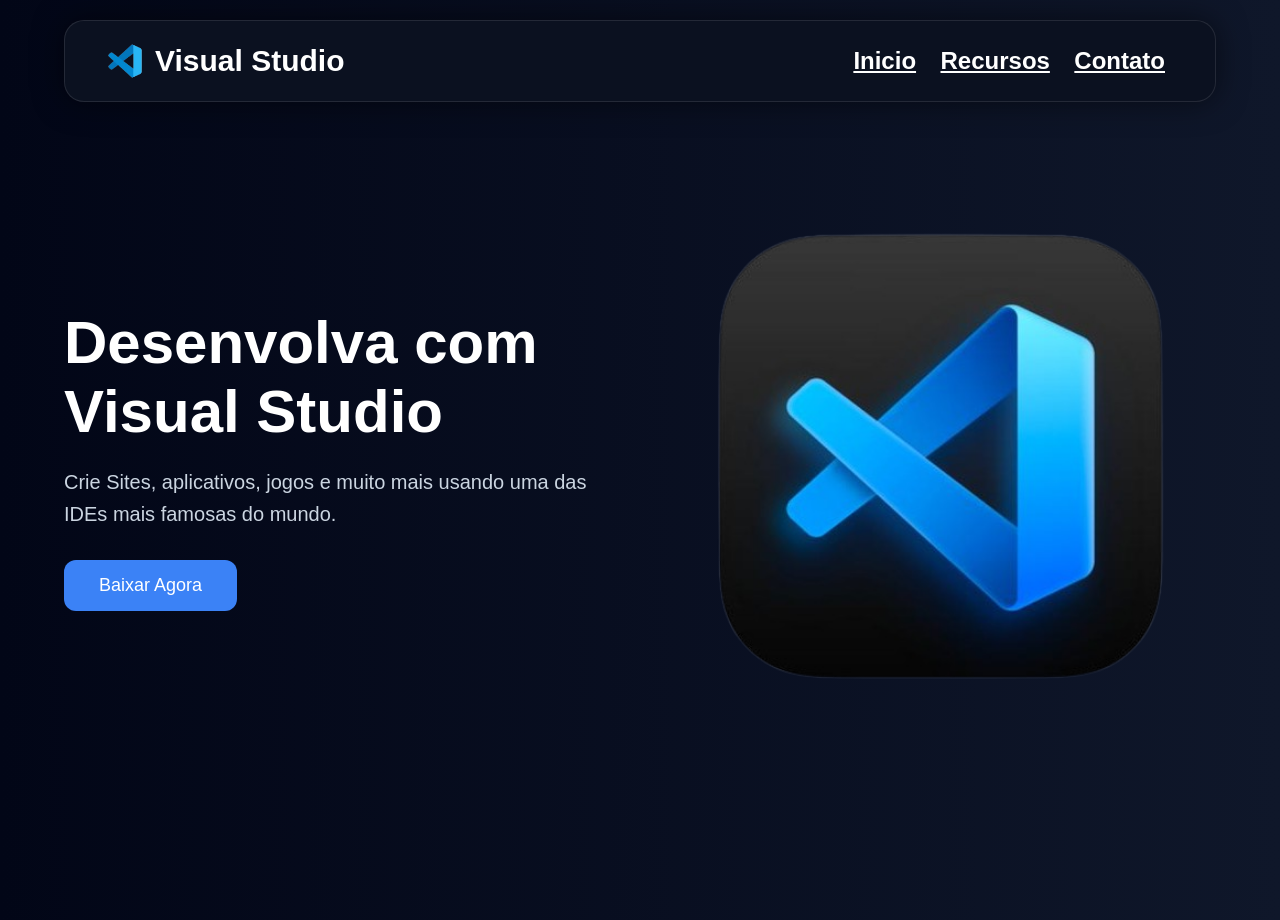
==== index.html @ da5ff8f3 "primeiro commit" ====
<!DOCTYPE html>
<html>
    <head>
        <link rel="stylesheet" href="css/estiloGeral.css">
        <title>Visual Studio</title>
        <meta charset="UTF-8">
        <meta name="viewport" content="width=device-width, inicial-scale=1.0">
    </head>
    <body>
        
        <header>
            <div class="logo">
                <img src="images/download__4_-removebg-preview.png" alt="logo Visual Studio">
                <h1>Visual Studio</h1>
            </div>
            
            <nav id="nav">
                <a href="">Inicio</a>
                <a href="">Recursos</a>
                <a href="">Contato</a>
            </nav>
        </header>
        <section class="Inicio">
            <div class="texto">
                <h2>Desenvolva com Visual Studio</h2>
                <p>
                    Crie Sites, aplicativos, jogos e muito mais
                    usando uma das IDEs mais famosas do mundo.    
                </p>
                <button id="botao">Baixar Agora</button>
            </div>
            
                <div class="imagem">
                    <img src="images/nLCcjv7mc0QB5ac_k-SyA5cJJQGXaYALQtGzmLx5ca_qP60s6m-sSAPxBiM9UW1c4PIwEUBtKnqf_dM9PlsSuWfUgTZYXqUnwBrZlGrsfjsPqu0K5GMIEZoCGQ2OUgtpHbR92khCPfIJ6pWam3n4ImF6oS5TelGyiDDm4jwzt4w-removebg-preview.png" alt="">
                </div>
        </section>
    <script src="script.js"></script>
    </body>
</html>
---- css/estiloGeral.css ----
* {
    margin: 0;
    padding: 0;
    box-sizing: border-box;
    font-family: Arial;
}

body {
background:linear-gradient(to right, #020617, #0f172a);

    min-height:100vh;
}

header {
    width:90%;
    margin:20px auto;
    background:#0b1120;
    display:flex;
    justify-content:space-between;
    align-items:center;
    padding:20px 40px;
    border-radius:20px;
    border:1px solid rgba(255,255,255,0.1);
    box-shadow:0 0 30px rgba(0,0,0,0.5);
    position: fixed top center;
}

.logo {
    display: flex;
    align-items: center;
    gap: 10px
}

.logo img {
    width: 40px;
}

.logo h1 {
   color:white;
    font-size:30px;
    font-weight:bold;
}

#nav a {
    color:white;
    font-size:24px;
    font-weight:bold;
    margin: 10px; 
}

#nav a:hover{
    color: #3b82f6;
}

.Inicio {
    width:90%;
    margin: 80px auto;
    display: flex;
    justify-content: space-between;
    align-items: center;
    gap: 50px;
}

.texto {
    width: 50%;
}

.texto h2{
    font-size: 60px;
    color:white;
    margin-bottom: 20px;
}

.texto p {
    font-size: 20px;
    color: #cbd5e1;
    line-height: 1.6;
    margin-bottom: 30px;
}

.texto button {
     padding:15px 35px;

    border:none;
    border-radius:12px;

    background:#3b82f6;

    color:white;
    font-size:18px;

    cursor:pointer;

    transition: 0.3s;
}

.imagem {
    width:50%;
}

.imagem img{
    width: 100%;
    border: 20px;
    
}

@media (max-width:768px){

    .inicio{
        flex-direction:column;

        text-align:center;
    }

    .texto,
    .imagem{
        width:100%;
    }

    .texto h2{
        font-size:40px;
    }

}
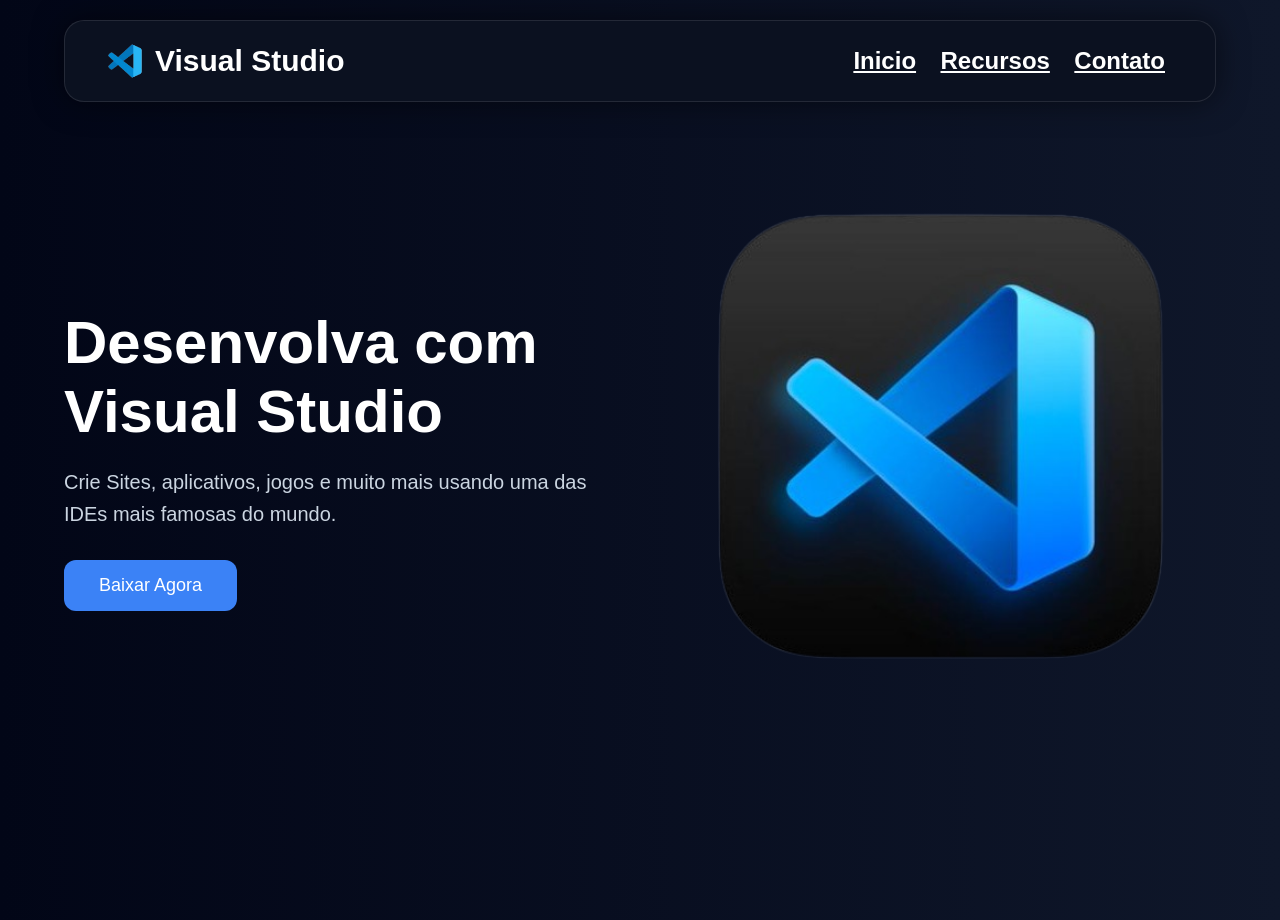
==== commit f7bd3a8e: "mudei26/05" ====
--- a/index.html
+++ b/index.html
@@ -31,7 +31,7 @@
             </div>
             
                 <div class="imagem">
-                    <img src="images/nLCcjv7mc0QB5ac_k-SyA5cJJQGXaYALQtGzmLx5ca_qP60s6m-sSAPxBiM9UW1c4PIwEUBtKnqf_dM9PlsSuWfUgTZYXqUnwBrZlGrsfjsPqu0K5GMIEZoCGQ2OUgtpHbR92khCPfIJ6pWam3n4ImF6oS5TelGyiDDm4jwzt4w-removebg-preview.png" alt="">
+                    <img id="VsCODE" src="images/nLCcjv7mc0QB5ac_k-SyA5cJJQGXaYALQtGzmLx5ca_qP60s6m-sSAPxBiM9UW1c4PIwEUBtKnqf_dM9PlsSuWfUgTZYXqUnwBrZlGrsfjsPqu0K5GMIEZoCGQ2OUgtpHbR92khCPfIJ6pWam3n4ImF6oS5TelGyiDDm4jwzt4w-removebg-preview.png" alt="">
                 </div>
         </section>
     <script src="script.js"></script>
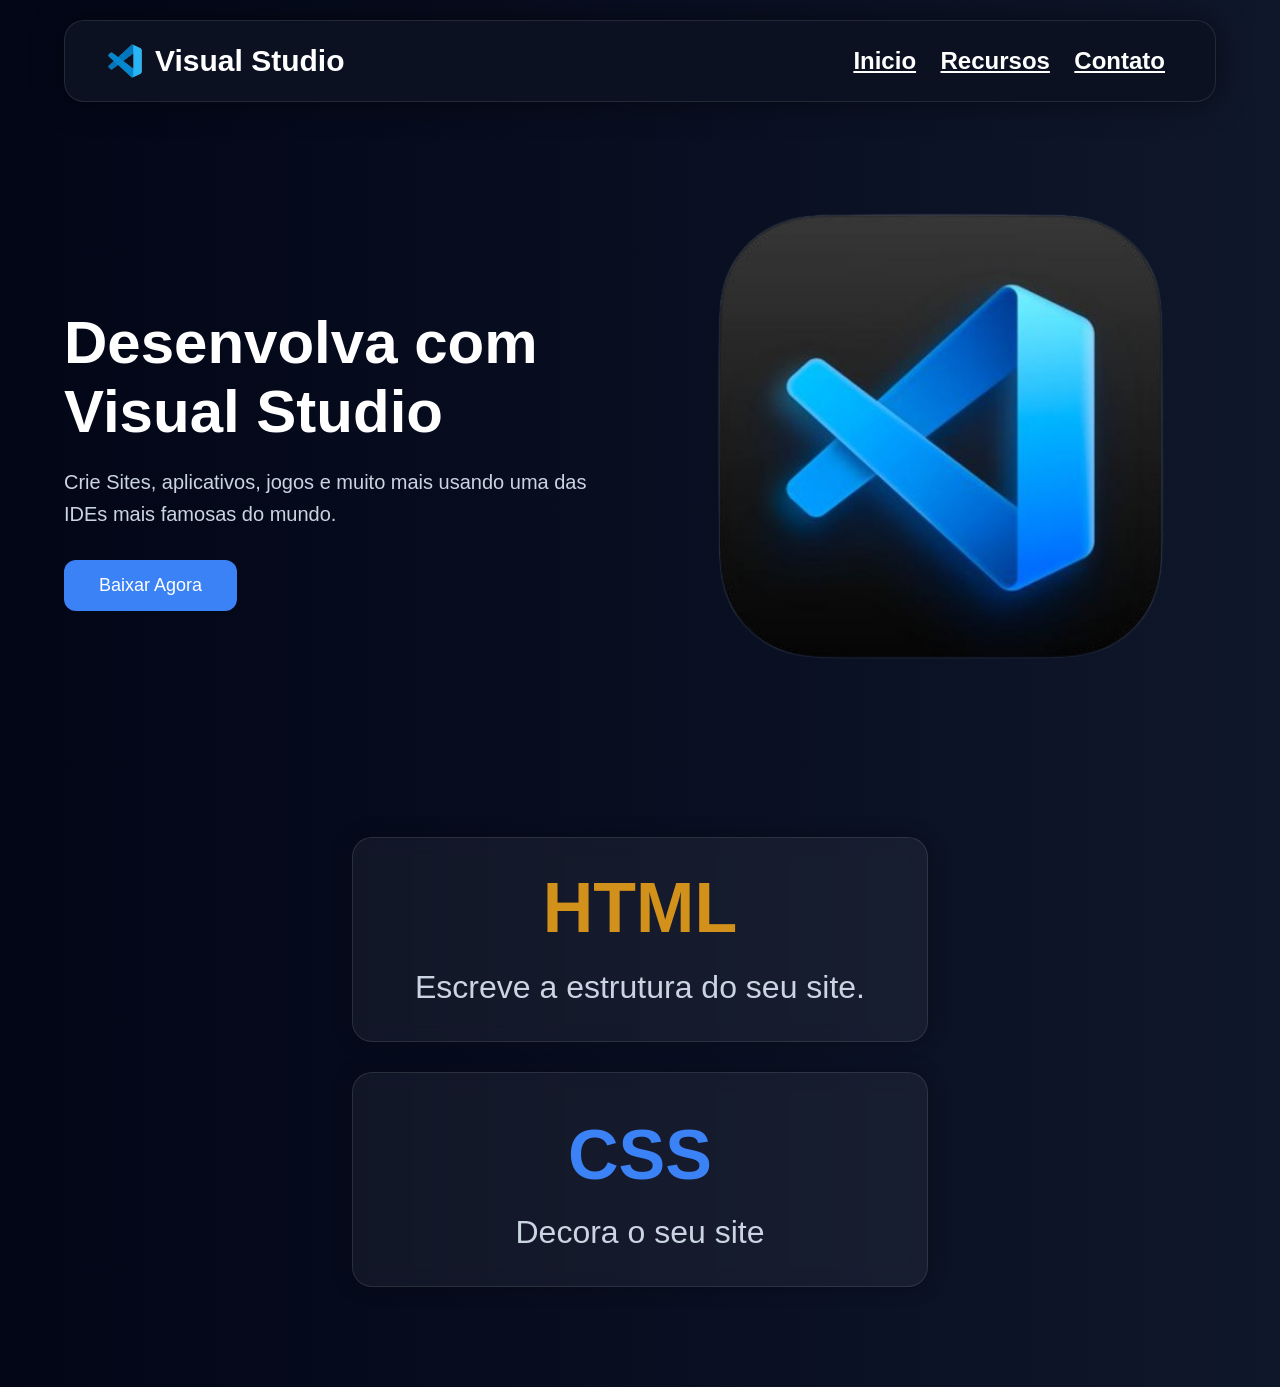
==== commit dfe3883a: "mudancas" ====
--- a/index.html
+++ b/index.html
@@ -34,6 +34,22 @@
                     <img id="VsCODE" src="images/nLCcjv7mc0QB5ac_k-SyA5cJJQGXaYALQtGzmLx5ca_qP60s6m-sSAPxBiM9UW1c4PIwEUBtKnqf_dM9PlsSuWfUgTZYXqUnwBrZlGrsfjsPqu0K5GMIEZoCGQ2OUgtpHbR92khCPfIJ6pWam3n4ImF6oS5TelGyiDDm4jwzt4w-removebg-preview.png" alt="">
                 </div>
         </section>
+        <section class="explicacao">
+        
+            <div class="card" id="card">
+            
+                <h2 id="html">HTML</h2>
+            <p>Escreve a estrutura do seu site.</p>
+        
+        </div>
+        
+        <div class="card" id="card">
+        
+            <h2 id="css">CSS</h2>
+            <p>Decora o seu site</p>
+        
+        </div>
+        </section>
     <script src="script.js"></script>
     </body>
 </html>
--- a/css/estiloGeral.css
+++ b/css/estiloGeral.css
@@ -121,4 +121,51 @@
         font-size:40px;
     }
 
+}
+
+.explicacao {
+    width: 90%;
+    margin: 100px auto;
+    display:flex;
+    justify-content: center;
+    gap: 30px;
+    flex-wrap: wrap;
+}
+
+.card{
+    width:50%;
+    background:rgba(255,255,255,0.05);
+    border:1px solid rgba(255,255,255,0.1);
+    border-radius:20px;
+    padding:30px;
+    backdrop-filter:blur(10px);
+    transition:0.3s;
+    box-shadow:0 0 20px rgba(0,0,0,0.3);
+    cursor: pointer;
+}
+
+#html {
+    color:#d1911a;
+    font-size:70px;
+    margin-bottom:15px;
+    text-align: center;
+}
+
+#css {
+    color: #3b82f6;
+    font-size: 70px;
+    line-height: 1.5;
+    text-align: center;
+}
+
+.card p{
+    color:#cbd5e1;
+    font-size:32px;
+    line-height:1.5;
+    text-align: center;
+}
+
+.card:hover {
+    transition: 0.3s;
+    transform: scale(1.1);
 }
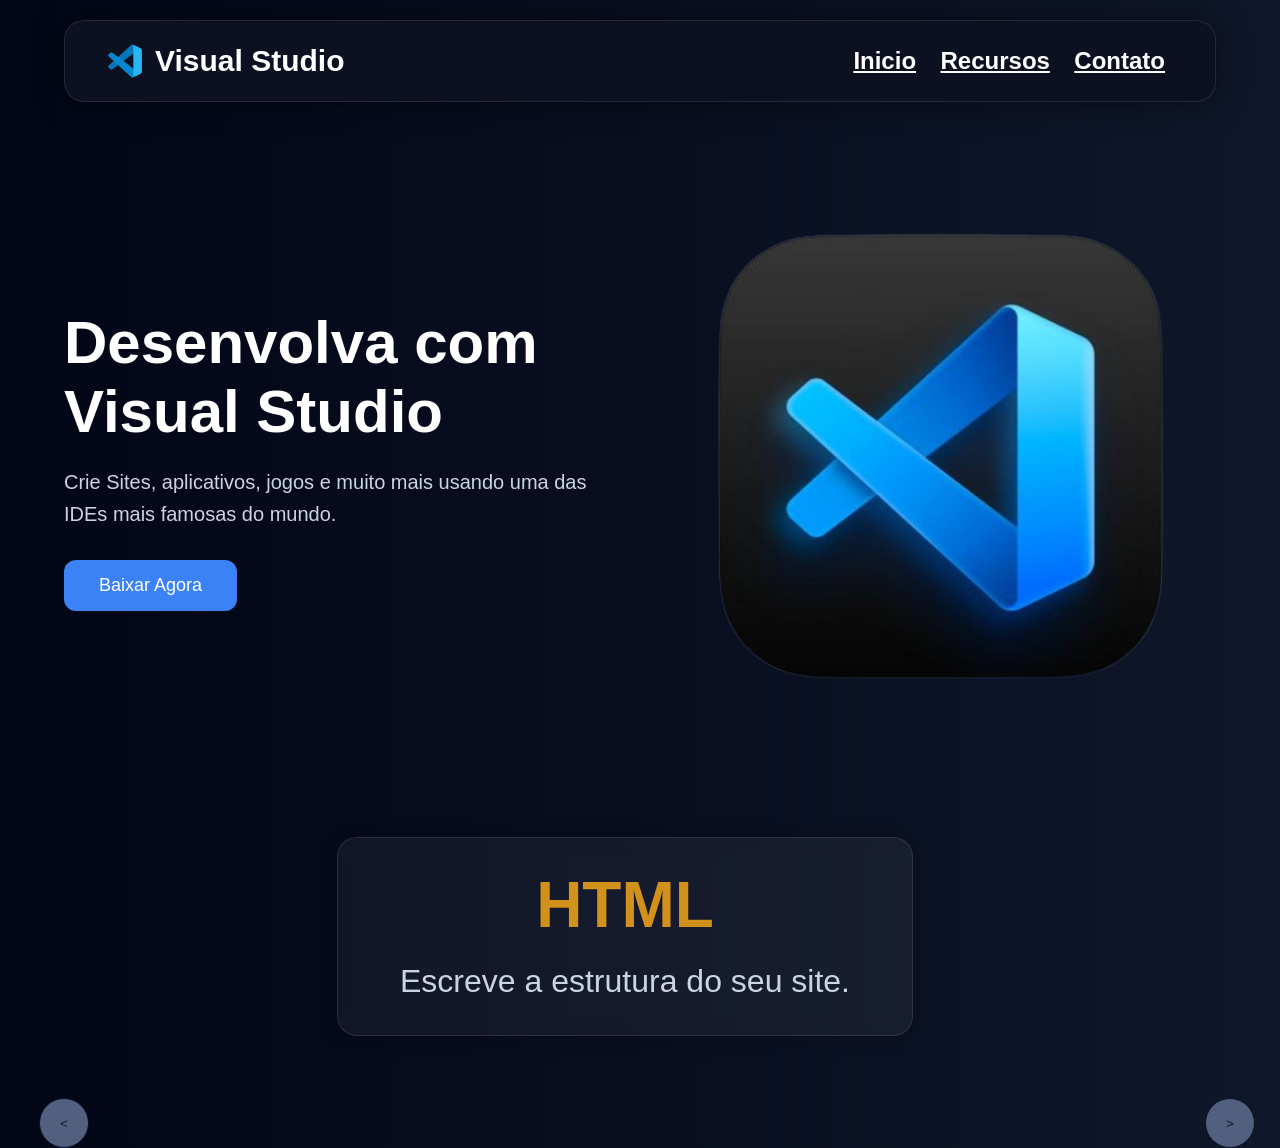
==== commit b094989c: "mudancas" ====
--- a/index.html
+++ b/index.html
@@ -34,22 +34,34 @@
                     <img id="VsCODE" src="images/nLCcjv7mc0QB5ac_k-SyA5cJJQGXaYALQtGzmLx5ca_qP60s6m-sSAPxBiM9UW1c4PIwEUBtKnqf_dM9PlsSuWfUgTZYXqUnwBrZlGrsfjsPqu0K5GMIEZoCGQ2OUgtpHbR92khCPfIJ6pWam3n4ImF6oS5TelGyiDDm4jwzt4w-removebg-preview.png" alt="">
                 </div>
         </section>
+        
         <section class="explicacao">
         
-            <div class="card" id="card">
+            <div class="card active " id="card">
             
                 <h2 id="html">HTML</h2>
             <p>Escreve a estrutura do seu site.</p>
         
         </div>
         
-        <div class="card" id="card">
+        <div class="card " id="card">
         
             <h2 id="css">CSS</h2>
             <p>Decora o seu site</p>
         
         </div>
+        <div class="card" id="card">
+            <h2 id="JS">JavaScript</h2>
+            <p>Da vida ao seu site</p>
+        </div>
+        
+        <div class="arrow">
+            <button id="prev"> < </button>
+            <button id="next"> > </button>
+        </div>
+        
         </section>
+
     <script src="script.js"></script>
     </body>
 </html>
--- a/css/estiloGeral.css
+++ b/css/estiloGeral.css
@@ -9,6 +9,7 @@
 background:linear-gradient(to right, #020617, #0f172a);
 
     min-height:100vh;
+    scroll-behavior: smooth;
 }
 
 header {
@@ -120,7 +121,18 @@
     .texto h2{
         font-size:40px;
     }
-
+    
+    #html{
+        font-size:clamp(35px, 5vw, 70px);
+    }
+    
+    #css {
+        font-size:clamp(35px, 5vw, 70px);
+    }
+
+    #JS {
+        font-size:clamp(35px, 5vw, 70px);
+    }
 }
 
 .explicacao {
@@ -142,25 +154,36 @@
     transition:0.3s;
     box-shadow:0 0 20px rgba(0,0,0,0.3);
     cursor: pointer;
+    display: none;
+}
+
+.card.active {
+    display: block;
 }
 
 #html {
     color:#d1911a;
-    font-size:70px;
+    font-size:clamp(35px, 5vw, 70px);
     margin-bottom:15px;
     text-align: center;
 }
 
 #css {
     color: #3b82f6;
-    font-size: 70px;
+    font-size:clamp(35px, 5vw, 70px);
     line-height: 1.5;
     text-align: center;
 }
 
+#JS {
+    color: #d5e40a;
+    font-size: clamp(24px, 5vw, 70px);
+    line-height: 1.5;
+    text-align: center;
+}
 .card p{
     color:#cbd5e1;
-    font-size:32px;
+    font-size:clamp(12px, 5vw, 32px);
     line-height:1.5;
     text-align: center;
 }
@@ -168,4 +191,37 @@
 .card:hover {
     transition: 0.3s;
     transform: scale(1.1);
+}
+
+#prev, #next {
+    position: absolute;
+    top: 122%;
+    transform: translate(-50%);
+    width: clamp(20px, 5vw, 50px);
+    height: clamp(20px, 5vw, 50px);
+    color: #0f172a;
+    border: solid 1px #0b1120;
+    cursor: pointer;
+    z-index: 2;
+    border-radius: 50%;
+    background-color: #525f7e;
+}
+
+#prev {
+    left: 5%;
+}
+
+#next {
+    right: 0%
+}
+
+@keyframes toActive {
+    from {
+        top: 120%;
+        opacity: 0;
+    }
+}
+
+.card.active {
+    animation: toActive 0.5s ease-in-out;
 }
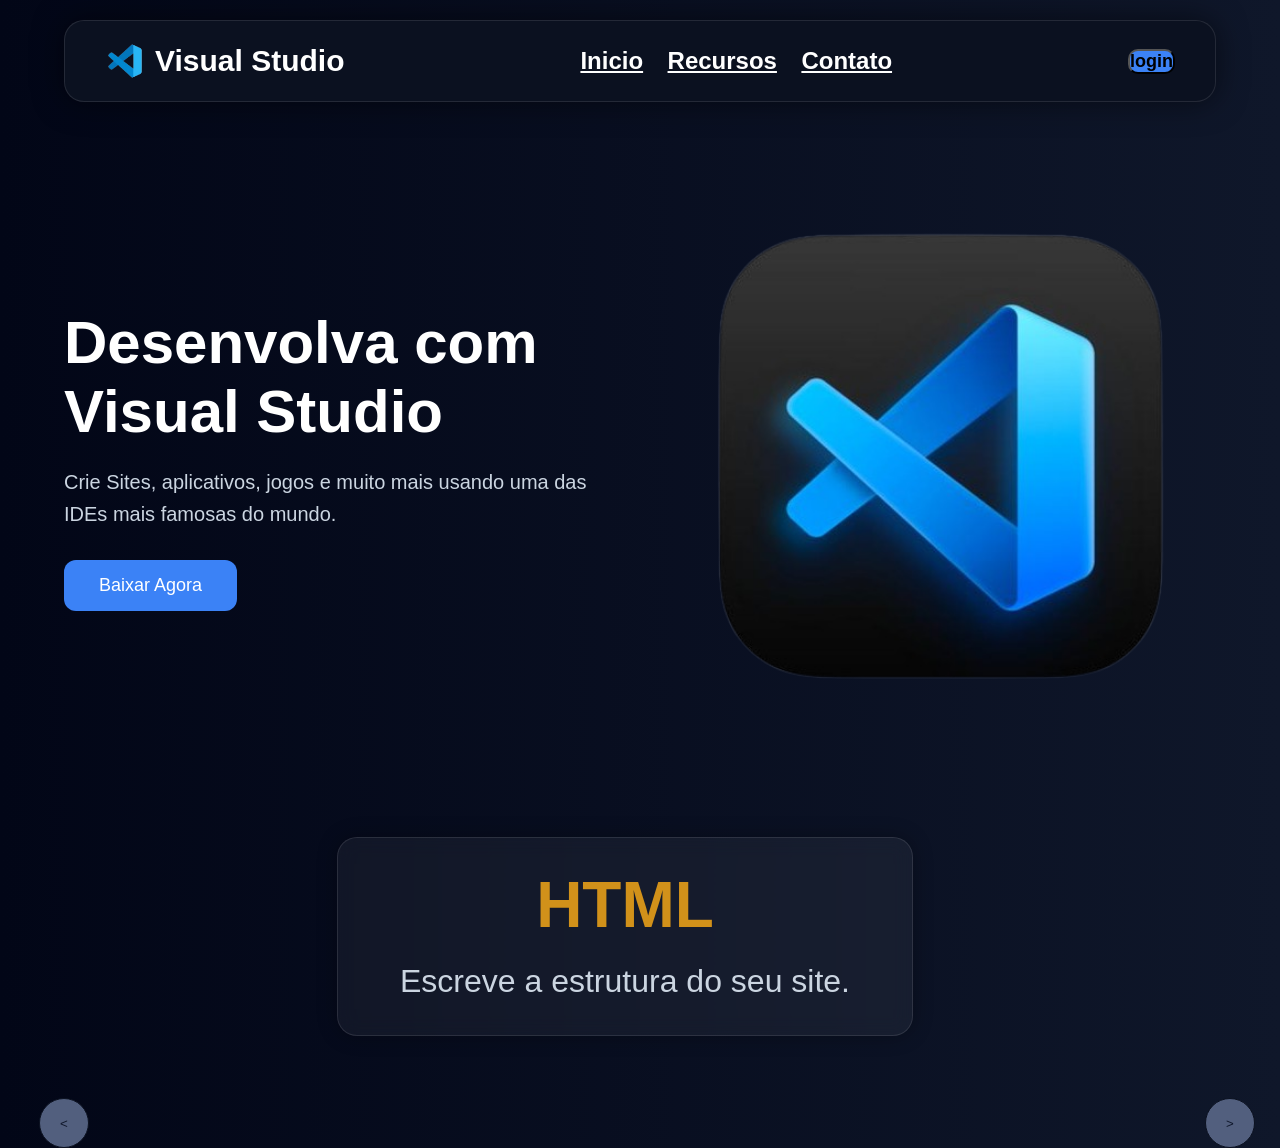
==== commit 2ff33a6e: "mudancas" ====
--- a/index.html
+++ b/index.html
@@ -19,6 +19,8 @@
                 <a href="">Recursos</a>
                 <a href="">Contato</a>
             </nav>
+
+            <button class="container" id="Login"><h1 id="LOGIN">login</h1></button>
         </header>
         <section class="Inicio">
             <div class="texto">
--- a/css/estiloGeral.css
+++ b/css/estiloGeral.css
@@ -53,6 +53,25 @@
     color: #3b82f6;
 }
 
+#Login {
+    width: auto;
+    right: 10%;
+    border-radius: 10px;
+    background-color: #3b82f6;
+    cursor: pointer;
+    align-items: center;
+    display: flex;
+}
+
+#Login:hover {
+    transition: 0.3s;
+    transform: scale(1.1); 
+}
+#LOGIN {
+    font-size: 18px;
+    color: black;
+}
+
 .Inicio {
     width:90%;
     margin: 80px auto;
@@ -132,6 +151,10 @@
 
     #JS {
         font-size:clamp(35px, 5vw, 70px);
+    }
+    #prev, #next {
+        width: clamp(20px, 5vw, 50px);
+        height: clamp(20px, 5vw, 50px);
     }
 }
 
@@ -224,4 +247,94 @@
 
 .card.active {
     animation: toActive 0.5s ease-in-out;
+}
+
+/* pagina login */
+
+
+#entrarConta {
+    width: 30%;
+    height: 70%;
+    background-color: #1d283a;
+    position: absolute;
+    left: 50%;
+    top:50%;
+    transform: translate(-50%, -50%);
+    border-radius: 30px;
+    display: flex;
+    justify-content: center;
+    align-items: center;
+}
+
+#logoLogin {
+    width: 25%;
+    position: absolute;
+    top: 0%;
+    margin: bottom;
+}
+#loginConta {
+    position: absolute;
+    top: 30%;
+    left: 15%;
+    width: 300px;
+    height: 50px;
+    border-radius: 15px;
+    background-color: #0f172a;
+    color: #cbd5e1;
+    font-size: 18px;
+}
+
+#senhaConta {
+    position: absolute;
+    top: 50%;
+    left: 15%;
+    width: 300px;
+    height: 50px;
+    border-radius: 15px;
+    background-color: #0f172a;
+    color: #cbd5e1;
+    font-size: 18px;
+}
+
+#entrar{
+    position: absolute;
+    top: 65%;
+    right: 11%;
+    width: 140px;
+    height: 40px;
+    border-radius: 20px;
+    background-color: #080e1b;
+    color: white;
+}
+
+#esqueciSenha {
+    color: white;
+    position: absolute;
+    bottom: 30%;
+    left: 15%;
+    font-size: small;
+}
+
+
+@media (max-width:768px){
+    
+    #entrarConta {
+        width: 70%;
+
+    }
+    
+    
+    #loginConta {
+        width: clamp(70%, 5vw, 70%);
+        left: 50%;
+        top: 35%;
+        transform: translate(-50%);
+    }
+
+    #senhaConta {
+        width: clamp(70%, 5vw, 70%);
+        left: 50%;
+        top: 50%;
+        transform: translate(-50%);
+    }
 }
